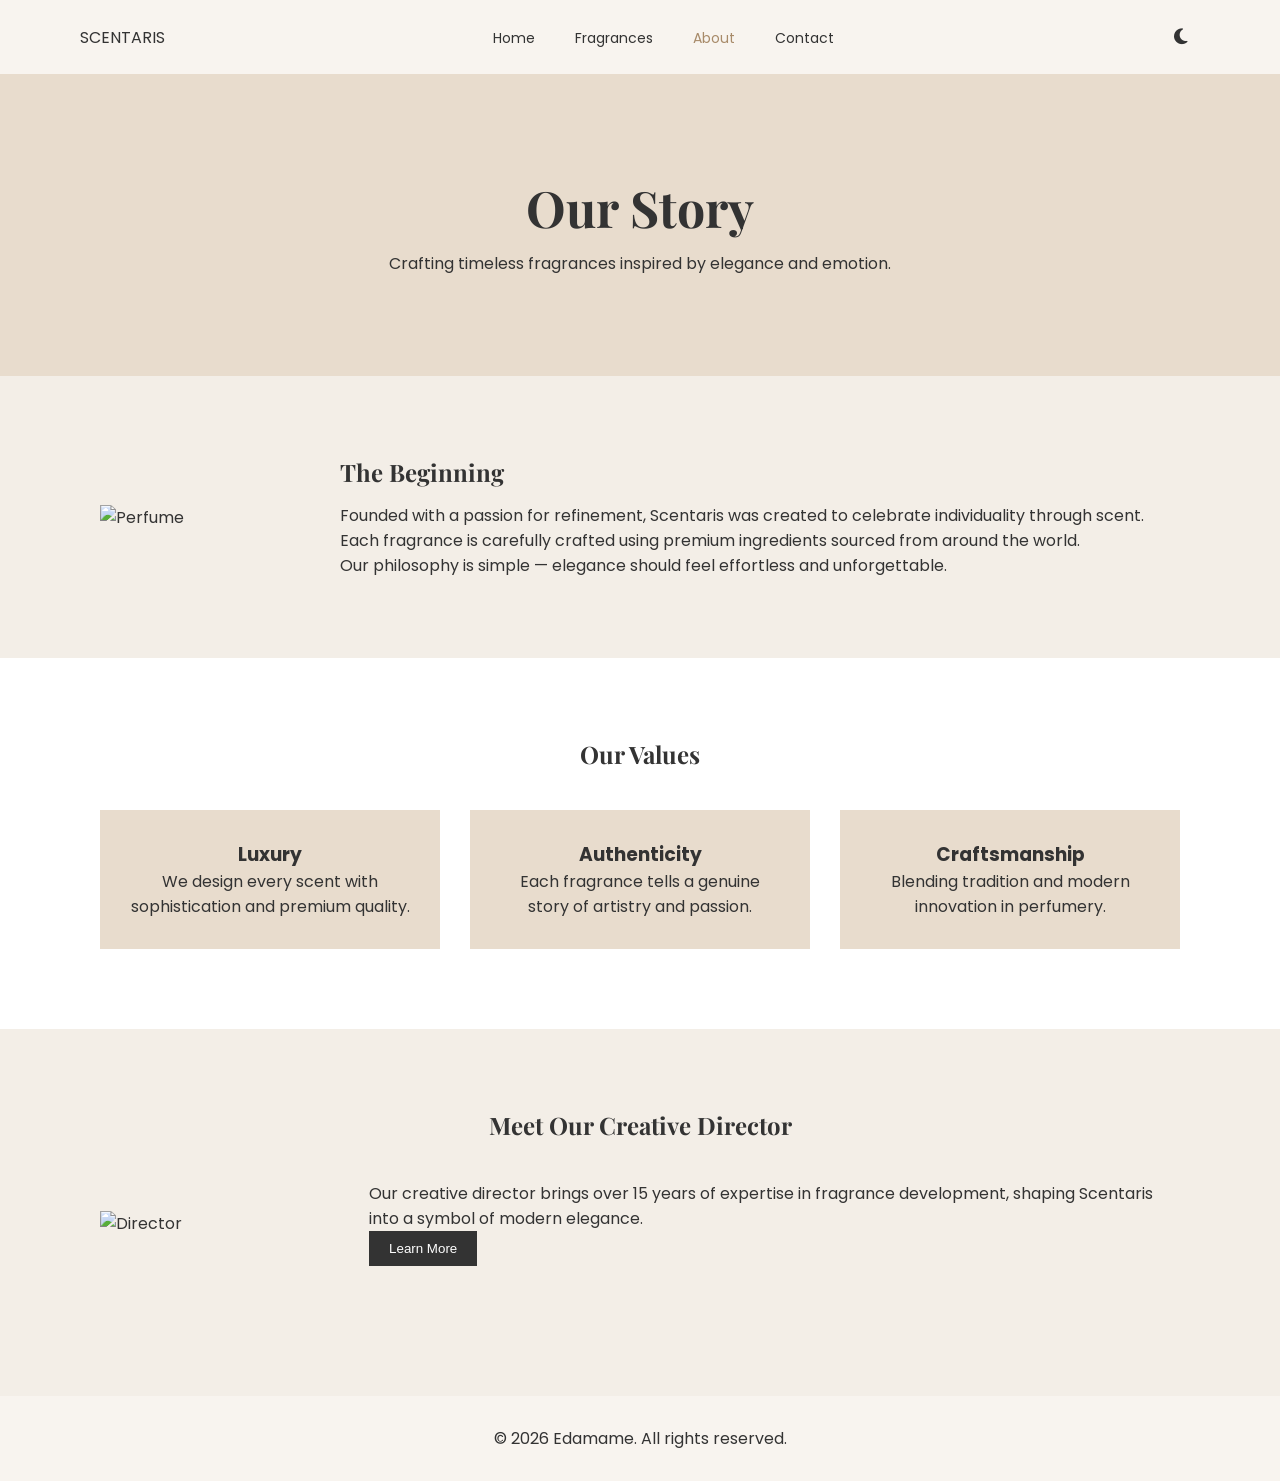
==== html/about.html @ 17b083da "light/dark mode" ====
<!DOCTYPE html>
<html lang="en">
<head>
<meta charset="UTF-8">
<meta name="viewport" content="width=device-width, initial-scale=1.0">
<title>About | Scentaris</title>

<link href="https://fonts.googleapis.com/css2?family=Playfair+Display:wght@400;600&family=Poppins:wght@300;400;500&display=swap" rel="stylesheet">
<link rel="stylesheet" href="../css/about.css">
<link rel="stylesheet" href="../css/darkmode.css">
<link rel="stylesheet" href="https://cdnjs.cloudflare.com/ajax/libs/font-awesome/6.4.0/css/all.min.css">
<script src="../javaScript/about.js"></script>
<script src="../javaScript/darkmode.js"></script>
</head>
<body>

<!-- NAVIGATION -->
<nav>
    <div class="logo">SCENTARIS</div>
    <ul>
        <li><a href="../index.html">Home</a></li>
        <li><a href="services.html">Fragrances</a></li>
        <li><a href="about.html" class="active">About</a></li>
        <li><a href="Contact.html">Contact</a></li>
    </ul>
</nav>

<!-- HERO -->
<section class="about-hero">
    <h1>Our Story</h1>
    <p>Crafting timeless fragrances inspired by elegance and emotion.</p>
</section>

<!-- BRAND STORY -->
<section class="about-section">
    <div class="about-container">
        <img src="https://images.unsplash.com/photo-1590736969955-71cc94901144" alt="Perfume">
        <div>
            <h2>The Beginning</h2>
            <p>
                Founded with a passion for refinement, Scentaris was created to
                celebrate individuality through scent. Each fragrance is carefully
                crafted using premium ingredients sourced from around the world.
            </p>
            <p>
                Our philosophy is simple — elegance should feel effortless and
                unforgettable.
            </p>
        </div>
    </div>
</section>

<!-- VALUES -->
<section class="values">
    <h2>Our Values</h2>
    <div class="value-grid">
        <div class="value-card">
            <h3>Luxury</h3>
            <p>We design every scent with sophistication and premium quality.</p>
        </div>
        <div class="value-card">
            <h3>Authenticity</h3>
            <p>Each fragrance tells a genuine story of artistry and passion.</p>
        </div>
        <div class="value-card">
            <h3>Craftsmanship</h3>
            <p>Blending tradition and modern innovation in perfumery.</p>
        </div>
    </div>
</section>

<!-- TEAM -->
<section class="team">
    <h2>Meet Our Creative Director</h2>
    <div class="team-container">
        <img src="https://images.unsplash.com/photo-1607746882042-944635dfe10e" alt="Director">
        <div>
            <p>
                Our creative director brings over 15 years of expertise in fragrance
                development, shaping Scentaris into a symbol of modern elegance.
            </p>
            <button onclick="showMessage()">Learn More</button>
        </div>
    </div>
</section>

<footer>
    © 2026 Edamame. All rights reserved.
</footer>

<script src="about.js"></script>
</body>
</html>
---- css/about.css ----
*{
    margin:0;
    padding:0;
    box-sizing:border-box;
}

body{
    font-family:'Poppins', sans-serif;
    background:#f3eee7;
    color:#333;
}

/* NAV */
nav{
    display:flex;
    justify-content:space-between;
    align-items:center;
    padding:20px 80px;
    background:#f8f4ef;
}

nav ul{
    list-style:none;
    display:flex;
    gap:40px;
}

nav a{
    text-decoration:none;
    color:#333;
    font-size:14px;
}

nav a.active{
    color:#a88b6a;
}

nav a:hover{
    color:#a88b6a;
}

/* HERO */
.about-hero{
    text-align:center;
    padding:100px 20px;
    background:#e8dccd;
}

.about-hero h1{
    font-family:'Playfair Display', serif;
    font-size:50px;
    margin-bottom:10px;
}

/* SECTIONS */
.about-section{
    padding:80px 100px;
}

.about-container{
    display:flex;
    align-items:center;
    gap:50px;
}

.about-container img{
    width:350px;
}

.about-container h2{
    font-family:'Playfair Display', serif;
    margin-bottom:15px;
}

/* VALUES */
.values{
    padding:80px 100px;
    background:#fff;
    text-align:center;
}

.values h2{
    font-family:'Playfair Display', serif;
    margin-bottom:40px;
}

.value-grid{
    display:grid;
    grid-template-columns:repeat(3,1fr);
    gap:30px;
}

.value-card{
    padding:30px;
    background:#e8dccd;
}

/* TEAM */
.team{
    padding:80px 100px;
}

.team h2{
    font-family:'Playfair Display', serif;
    margin-bottom:40px;
    text-align:center;
}

.team-container{
    display:flex;
    gap:40px;
    align-items:center;
}

.team-container img{
    width:300px;
}

.team button{
    padding:10px 20px;
    border:none;
    background:#333;
    color:white;
    cursor:pointer;
}

.team button:hover{
    background:#a88b6a;
}

/* FOOTER */
footer{
    text-align:center;
    padding:30px;
    background:#f8f4ef;
    margin-top:50px;
}

@media(max-width:900px){
    .about-container,
    .team-container{
        flex-direction:column;
        text-align:center;
    }

    .value-grid{
        grid-template-columns:1fr;
    }
}
---- css/darkmode.css ----
/* Dark Mode Styles */

/* Toggle Button */
.theme-toggle {
    background: none;
    border: none;
    font-size: 18px;
    cursor: pointer;
    padding: 8px 12px;
    display: flex;
    align-items: center;
    justify-content: center;
    transition: all 0.3s ease;
    color: #333;
}

.theme-toggle i {
    transition: transform 0.3s ease;
}

.theme-toggle:hover {
    transform: scale(1.2);
}

.theme-toggle.icon-spin i {
    animation: spin 0.6s ease-in-out;
}

@keyframes spin {
    0% {
        transform: rotateY(0deg);
    }
    50% {
        transform: rotateY(90deg);
    }
    100% {
        transform: rotateY(0deg);
    }
}

body.dark-mode nav .theme-toggle {
    color: #f3eee7;
}

/* Dark Mode - General */
body.dark-mode {
    background: #1a1a1a;
    color: #e0e0e0;
}

/* Navigation */
nav {
    transition: all 0.3s ease;
}

body.dark-mode nav {
    background: #2a2a2a;
    border-bottom: 1px solid #444;
}

body.dark-mode nav a {
    color: #e0e0e0;
}

body.dark-mode nav a:hover,
body.dark-mode nav a.active {
    color: #d4a574;
}

/* Hero Section */
body.dark-mode .hero {
    background: #222;
}

body.dark-mode .hero h1,
body.dark-mode .hero h2 {
    color: #f3eee7;
}

/* Product Cards and Flip Cards */
body.dark-mode .product-card {
    background: #2a2a2a;
}

body.dark-mode .flip-card-front,
body.dark-mode .flip-card-back {
    background: #2a2a2a;
}

body.dark-mode .flip-card-back {
    background: #333;
    color: #e0e0e0;
}

body.dark-mode .flip-card-back p {
    color: #e0e0e0;
}

/* Featured Products Section */
body.dark-mode .featured-products {
    background: #1a1a1a;
}

body.dark-mode .featured-products h2 {
    color: #f3eee7;
}

/* Sections */
body.dark-mode .about-section,
body.dark-mode .services-section,
body.dark-mode .contact-section {
    background: #1a1a1a;
    color: #e0e0e0;
}

body.dark-mode h2,
body.dark-mode h3,
body.dark-mode h1 {
    color: #f3eee7;
}

/* Backgrounds */
body.dark-mode .about-hero,
body.dark-mode .hero {
    background: #222;
}

body.dark-mode .values {
    background: #222;
}

body.dark-mode .value-card {
    background: #2a2a2a;
    border: 1px solid #444;
}

body.dark-mode .team {
    background: #1a1a1a;
}

body.dark-mode .team-card {
    background: #2a2a2a;
    border: 1px solid #444;
}

/* Forms */
body.dark-mode .contact-form,
body.dark-mode form {
    background: #2a2a2a;
}

body.dark-mode input,
body.dark-mode textarea,
body.dark-mode select {
    background: #333;
    color: #e0e0e0;
    border: 1px solid #444;
}

body.dark-mode input::placeholder,
body.dark-mode textarea::placeholder {
    color: #999;
}

body.dark-mode label {
    color: #e0e0e0;
}

/* Buttons */
body.dark-mode button,
body.dark-mode .btn {
    background: #a88b6a;
    color: #1a1a1a;
    transition: all 0.3s ease;
}

body.dark-mode button:hover,
body.dark-mode .btn:hover {
    background: #c9b89a;
}

/* Text and Links */
body.dark-mode a {
    color: #d4a574;
}

body.dark-mode a:hover {
    color: #e0c9a0;
}

/* Specific Pages */

/* Services/Fragrances Page */
body.dark-mode .service-card {
    background: #2a2a2a;
    border: 1px solid #444;
}

body.dark-mode .service-card h3 {
    color: #f3eee7;
}

/* Footer and Other Elements */
body.dark-mode footer {
    background: #2a2a2a;
    color: #e0e0e0;
    border-top: 1px solid #444;
}

/* Intensity Value Display (for own_signature_scent.html) */
body.dark-mode .intensity-display {
    background: #333;
    color: #f3eee7;
    border: 1px solid #555;
}

/* Result Box */
body.dark-mode #resultBox {
    background: #2a2a2a;
    color: #e0e0e0;
    border: 1px solid #444;
}

body.dark-mode #resultSection {
    background: #1a1a1a;
}

/* Smooth Transitions */
* {
    transition: background-color 0.3s ease, color 0.3s ease, border-color 0.3s ease;
}

/* Preserve transition times for interactive elements */
input, textarea, button, a, nav {
    transition: background-color 0.3s ease, color 0.3s ease, border-color 0.3s ease, transform 0.3s ease;
}
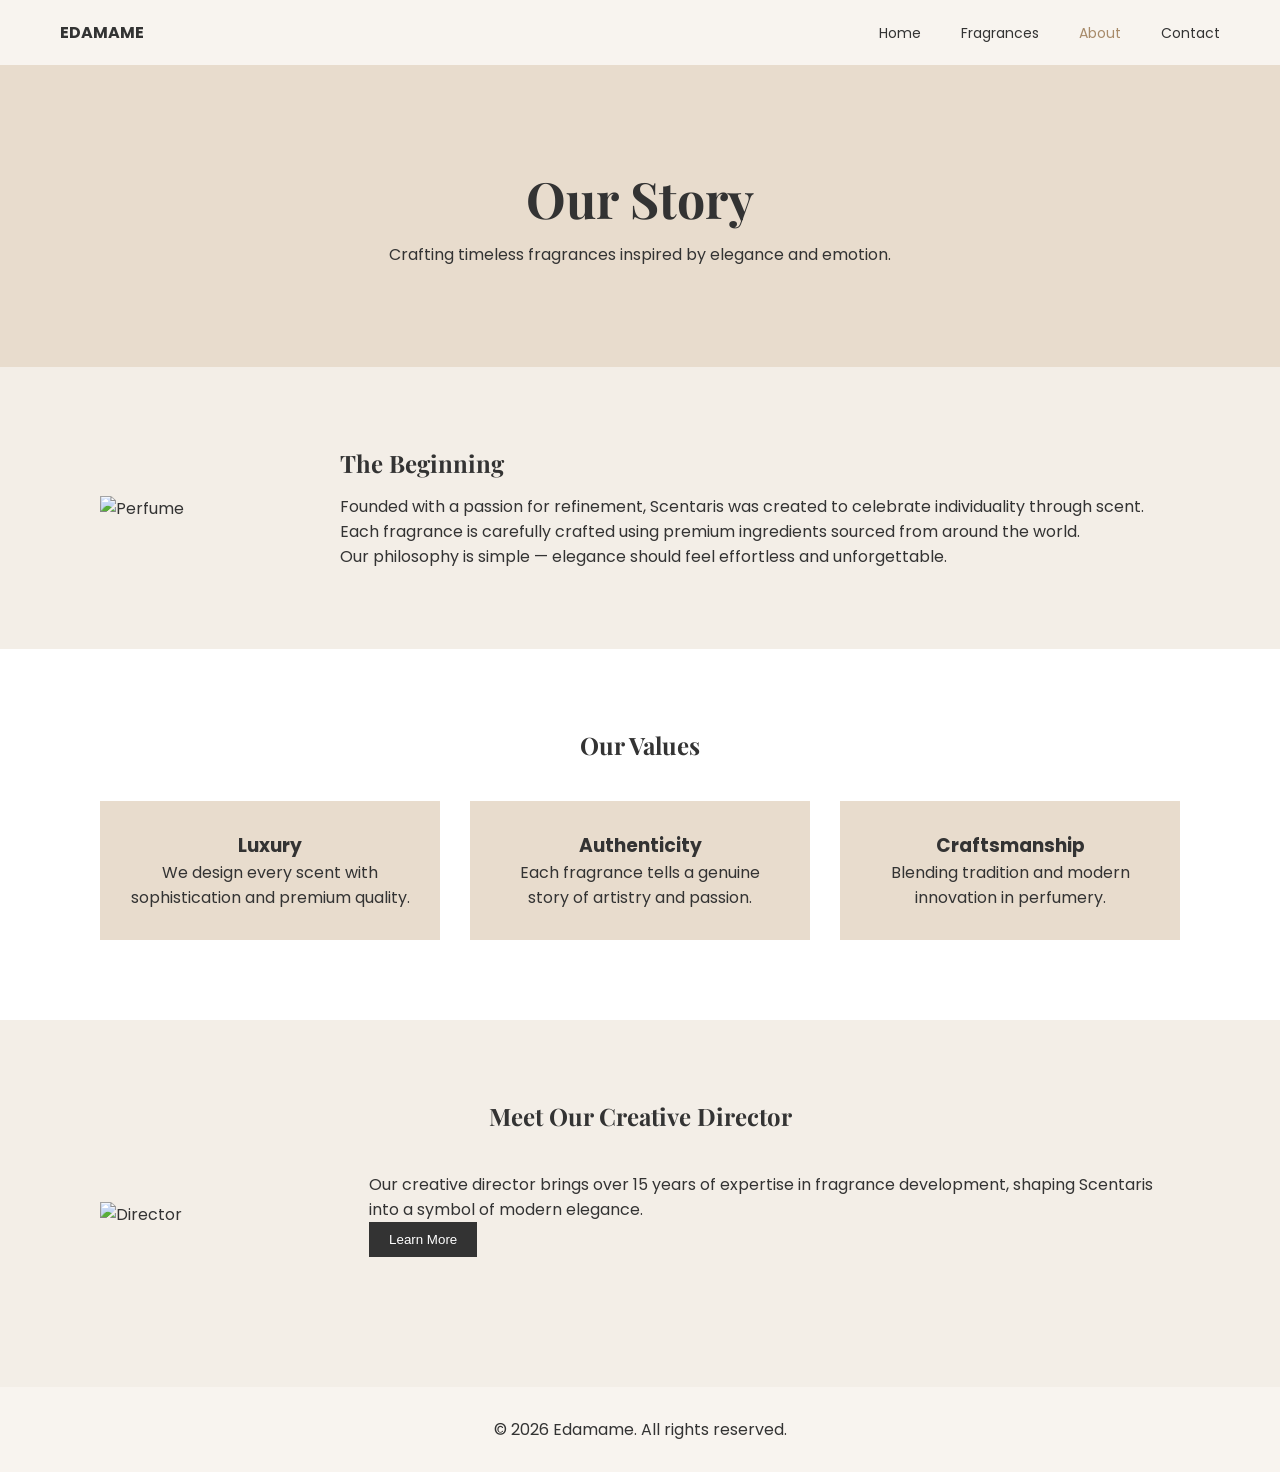
==== commit 6bc97666: "maksdsd" ====
--- a/html/about.html
+++ b/html/about.html
@@ -7,16 +7,13 @@
 
 <link href="https://fonts.googleapis.com/css2?family=Playfair+Display:wght@400;600&family=Poppins:wght@300;400;500&display=swap" rel="stylesheet">
 <link rel="stylesheet" href="../css/about.css">
-<link rel="stylesheet" href="../css/darkmode.css">
-<link rel="stylesheet" href="https://cdnjs.cloudflare.com/ajax/libs/font-awesome/6.4.0/css/all.min.css">
 <script src="../javaScript/about.js"></script>
-<script src="../javaScript/darkmode.js"></script>
 </head>
 <body>
 
 <!-- NAVIGATION -->
 <nav>
-    <div class="logo">SCENTARIS</div>
+    <div class="logo"><strong>EDAMAME</strong></div>
     <ul>
         <li><a href="../index.html">Home</a></li>
         <li><a href="services.html">Fragrances</a></li>
--- a/css/about.css
+++ b/css/about.css
@@ -15,7 +15,7 @@
     display:flex;
     justify-content:space-between;
     align-items:center;
-    padding:20px 80px;
+    padding:20px 60px;
     background:#f8f4ef;
 }
 
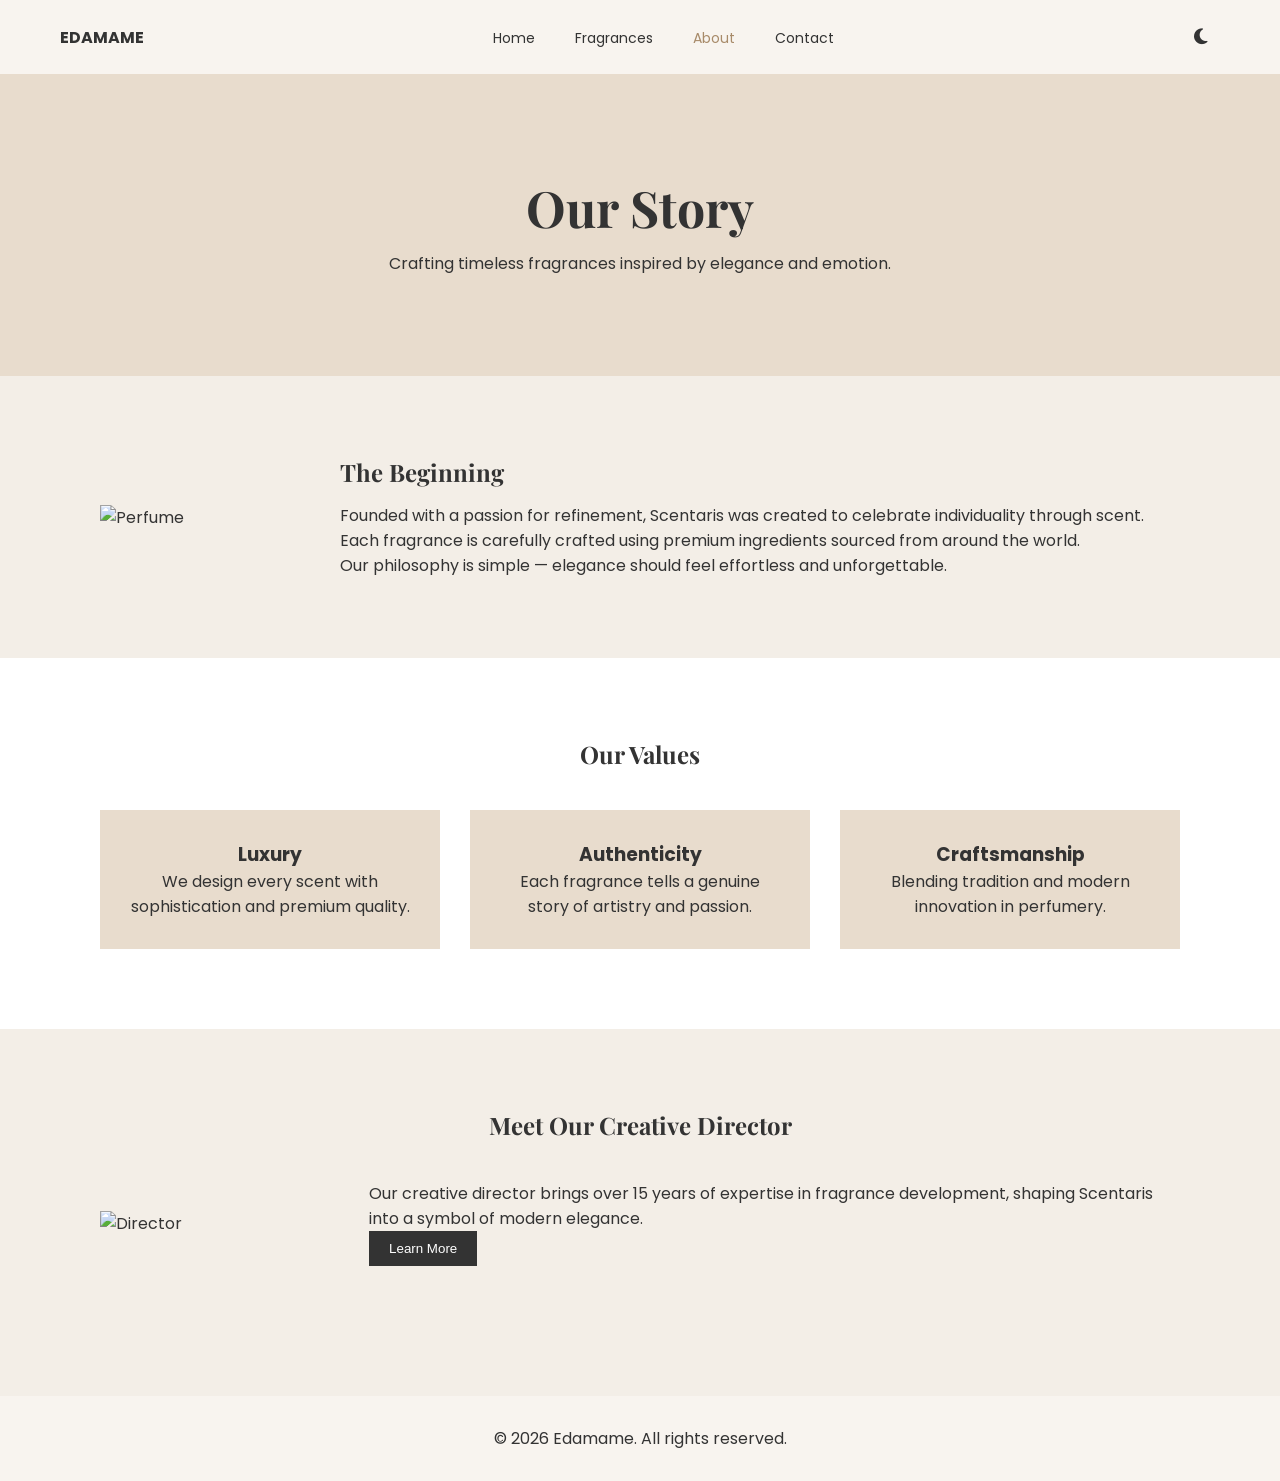
==== commit 838b2e18: "Merge branch 'main' of https://github.com/lwinDoubleOmega/WhateverWebDev" ====
--- a/html/about.html
+++ b/html/about.html
@@ -7,7 +7,10 @@
 
 <link href="https://fonts.googleapis.com/css2?family=Playfair+Display:wght@400;600&family=Poppins:wght@300;400;500&display=swap" rel="stylesheet">
 <link rel="stylesheet" href="../css/about.css">
+<link rel="stylesheet" href="../css/darkmode.css">
+<link rel="stylesheet" href="https://cdnjs.cloudflare.com/ajax/libs/font-awesome/6.4.0/css/all.min.css">
 <script src="../javaScript/about.js"></script>
+<script src="../javaScript/darkmode.js"></script>
 </head>
 <body>
 
--- a/css/darkmode.css
+++ b/css/darkmode.css
@@ -0,0 +1,236 @@
+/* Dark Mode Styles */
+
+/* Toggle Button */
+.theme-toggle {
+    background: none;
+    border: none;
+    font-size: 18px;
+    cursor: pointer;
+    padding: 8px 12px;
+    display: flex;
+    align-items: center;
+    justify-content: center;
+    transition: all 0.3s ease;
+    color: #333;
+}
+
+.theme-toggle i {
+    transition: transform 0.3s ease;
+}
+
+.theme-toggle:hover {
+    transform: scale(1.2);
+}
+
+.theme-toggle.icon-spin i {
+    animation: spin 0.6s ease-in-out;
+}
+
+@keyframes spin {
+    0% {
+        transform: rotateY(0deg);
+    }
+    50% {
+        transform: rotateY(90deg);
+    }
+    100% {
+        transform: rotateY(0deg);
+    }
+}
+
+body.dark-mode nav .theme-toggle {
+    color: #f3eee7;
+}
+
+/* Dark Mode - General */
+body.dark-mode {
+    background: #1a1a1a;
+    color: #e0e0e0;
+}
+
+/* Navigation */
+nav {
+    transition: all 0.3s ease;
+}
+
+body.dark-mode nav {
+    background: #2a2a2a;
+    border-bottom: 1px solid #444;
+}
+
+body.dark-mode nav a {
+    color: #e0e0e0;
+}
+
+body.dark-mode nav a:hover,
+body.dark-mode nav a.active {
+    color: #d4a574;
+}
+
+/* Hero Section */
+body.dark-mode .hero {
+    background: #222;
+}
+
+body.dark-mode .hero h1,
+body.dark-mode .hero h2 {
+    color: #f3eee7;
+}
+
+/* Product Cards and Flip Cards */
+body.dark-mode .product-card {
+    background: #2a2a2a;
+}
+
+body.dark-mode .flip-card-front,
+body.dark-mode .flip-card-back {
+    background: #2a2a2a;
+}
+
+body.dark-mode .flip-card-back {
+    background: #333;
+    color: #e0e0e0;
+}
+
+body.dark-mode .flip-card-back p {
+    color: #e0e0e0;
+}
+
+/* Featured Products Section */
+body.dark-mode .featured-products {
+    background: #1a1a1a;
+}
+
+body.dark-mode .featured-products h2 {
+    color: #f3eee7;
+}
+
+/* Sections */
+body.dark-mode .about-section,
+body.dark-mode .services-section,
+body.dark-mode .contact-section {
+    background: #1a1a1a;
+    color: #e0e0e0;
+}
+
+body.dark-mode h2,
+body.dark-mode h3,
+body.dark-mode h1 {
+    color: #f3eee7;
+}
+
+/* Backgrounds */
+body.dark-mode .about-hero,
+body.dark-mode .hero {
+    background: #222;
+}
+
+body.dark-mode .values {
+    background: #222;
+}
+
+body.dark-mode .value-card {
+    background: #2a2a2a;
+    border: 1px solid #444;
+}
+
+body.dark-mode .team {
+    background: #1a1a1a;
+}
+
+body.dark-mode .team-card {
+    background: #2a2a2a;
+    border: 1px solid #444;
+}
+
+/* Forms */
+body.dark-mode .contact-form,
+body.dark-mode form {
+    background: #2a2a2a;
+}
+
+body.dark-mode input,
+body.dark-mode textarea,
+body.dark-mode select {
+    background: #333;
+    color: #e0e0e0;
+    border: 1px solid #444;
+}
+
+body.dark-mode input::placeholder,
+body.dark-mode textarea::placeholder {
+    color: #999;
+}
+
+body.dark-mode label {
+    color: #e0e0e0;
+}
+
+/* Buttons */
+body.dark-mode button,
+body.dark-mode .btn {
+    background: #a88b6a;
+    color: #1a1a1a;
+    transition: all 0.3s ease;
+}
+
+body.dark-mode button:hover,
+body.dark-mode .btn:hover {
+    background: #c9b89a;
+}
+
+/* Text and Links */
+body.dark-mode a {
+    color: #d4a574;
+}
+
+body.dark-mode a:hover {
+    color: #e0c9a0;
+}
+
+/* Specific Pages */
+
+/* Services/Fragrances Page */
+body.dark-mode .service-card {
+    background: #2a2a2a;
+    border: 1px solid #444;
+}
+
+body.dark-mode .service-card h3 {
+    color: #f3eee7;
+}
+
+/* Footer and Other Elements */
+body.dark-mode footer {
+    background: #2a2a2a;
+    color: #e0e0e0;
+    border-top: 1px solid #444;
+}
+
+/* Intensity Value Display (for own_signature_scent.html) */
+body.dark-mode .intensity-display {
+    background: #333;
+    color: #f3eee7;
+    border: 1px solid #555;
+}
+
+/* Result Box */
+body.dark-mode #resultBox {
+    background: #2a2a2a;
+    color: #e0e0e0;
+    border: 1px solid #444;
+}
+
+body.dark-mode #resultSection {
+    background: #1a1a1a;
+}
+
+/* Smooth Transitions */
+* {
+    transition: background-color 0.3s ease, color 0.3s ease, border-color 0.3s ease;
+}
+
+/* Preserve transition times for interactive elements */
+input, textarea, button, a, nav {
+    transition: background-color 0.3s ease, color 0.3s ease, border-color 0.3s ease, transform 0.3s ease;
+}
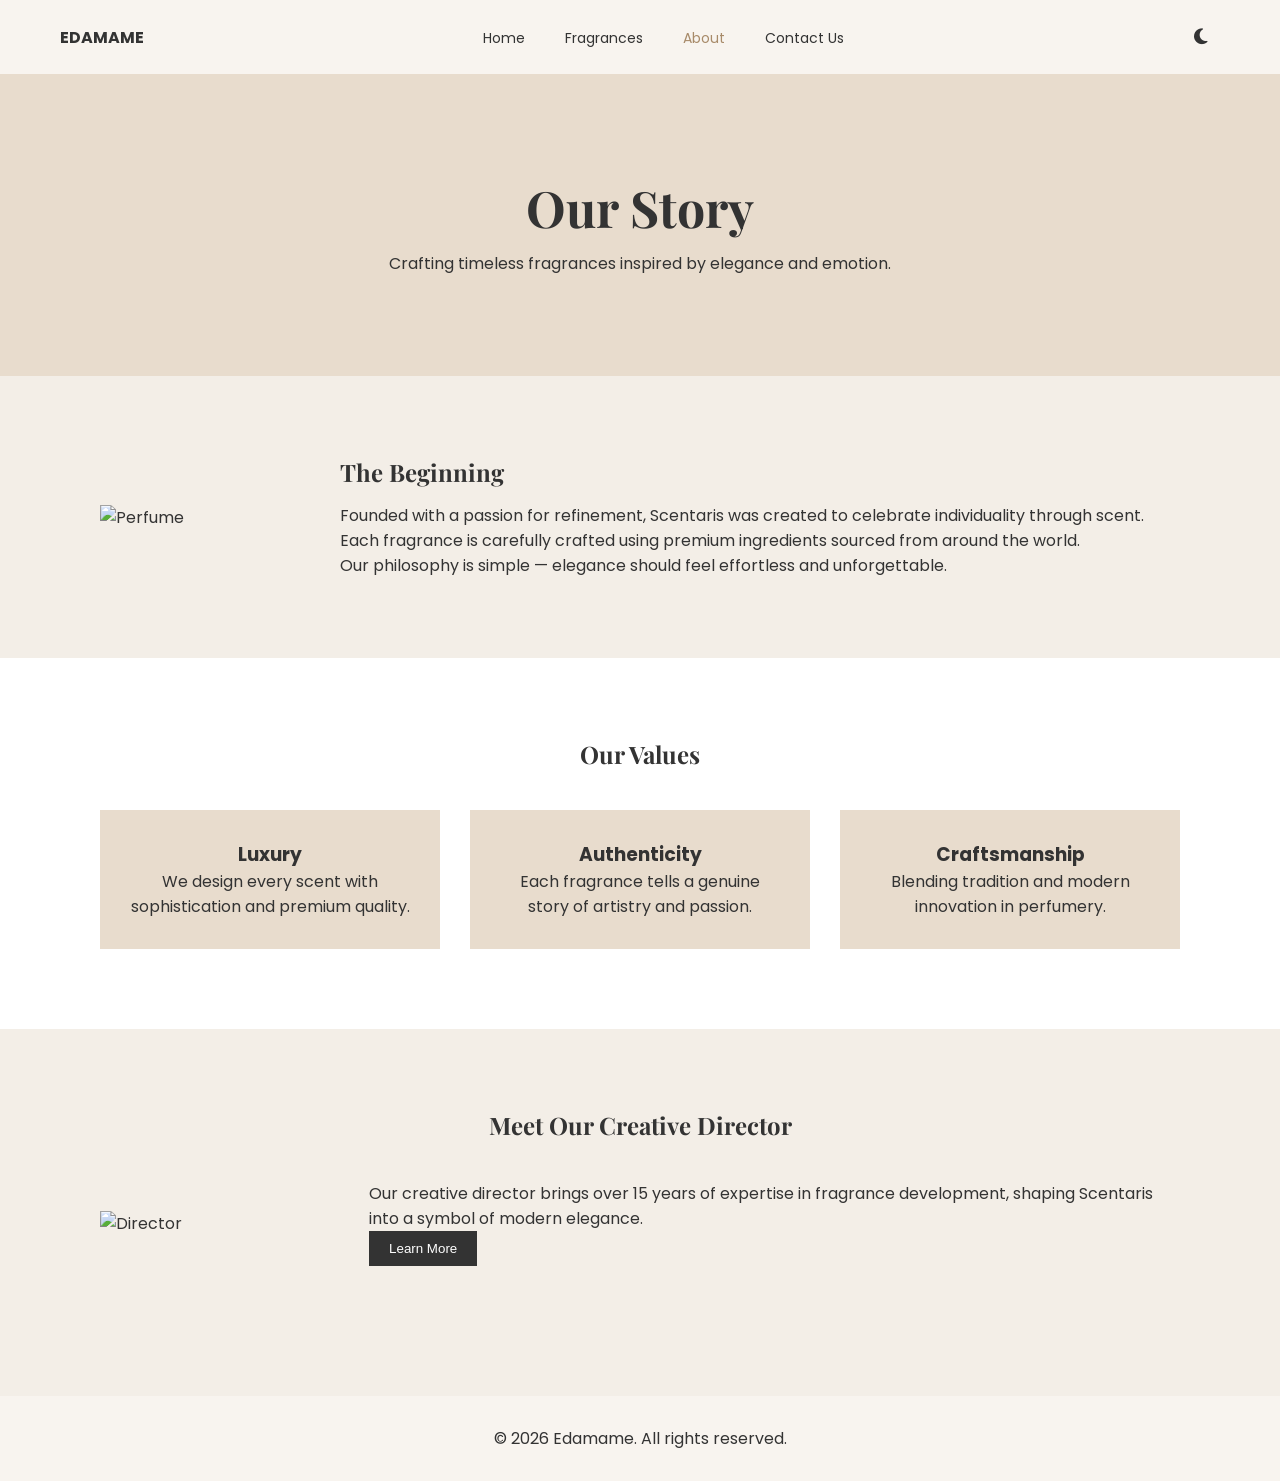
==== commit 9fbcfb36: "minor fix" ====
--- a/html/about.html
+++ b/html/about.html
@@ -21,7 +21,7 @@
         <li><a href="../index.html">Home</a></li>
         <li><a href="services.html">Fragrances</a></li>
         <li><a href="about.html" class="active">About</a></li>
-        <li><a href="Contact.html">Contact</a></li>
+        <li><a href="Contact.html">Contact Us</a></li>
     </ul>
 </nav>
 
--- a/css/darkmode.css
+++ b/css/darkmode.css
@@ -2,16 +2,17 @@
 
 /* Toggle Button */
 .theme-toggle {
-    background: none;
-    border: none;
+    background: none !important;
+    border: none !important;
     font-size: 18px;
     cursor: pointer;
-    padding: 8px 12px;
+    padding: 8px 12px !important;
     display: flex;
     align-items: center;
     justify-content: center;
     transition: all 0.3s ease;
     color: #333;
+    width: auto !important;
 }
 
 .theme-toggle i {
@@ -28,13 +29,10 @@
 
 @keyframes spin {
     0% {
-        transform: rotateY(0deg);
-    }
-    50% {
-        transform: rotateY(90deg);
+        transform: rotateZ(0deg);
     }
     100% {
-        transform: rotateY(0deg);
+        transform: rotateZ(360deg);
     }
 }
 
@@ -115,7 +113,8 @@
 
 body.dark-mode h2,
 body.dark-mode h3,
-body.dark-mode h1 {
+body.dark-mode h1,
+body.dark-mode .builder h1 {
     color: #f3eee7;
 }
 
@@ -145,7 +144,8 @@
 
 /* Forms */
 body.dark-mode .contact-form,
-body.dark-mode form {
+body.dark-mode form,
+body.dark-mode .builder {
     background: #2a2a2a;
 }
 
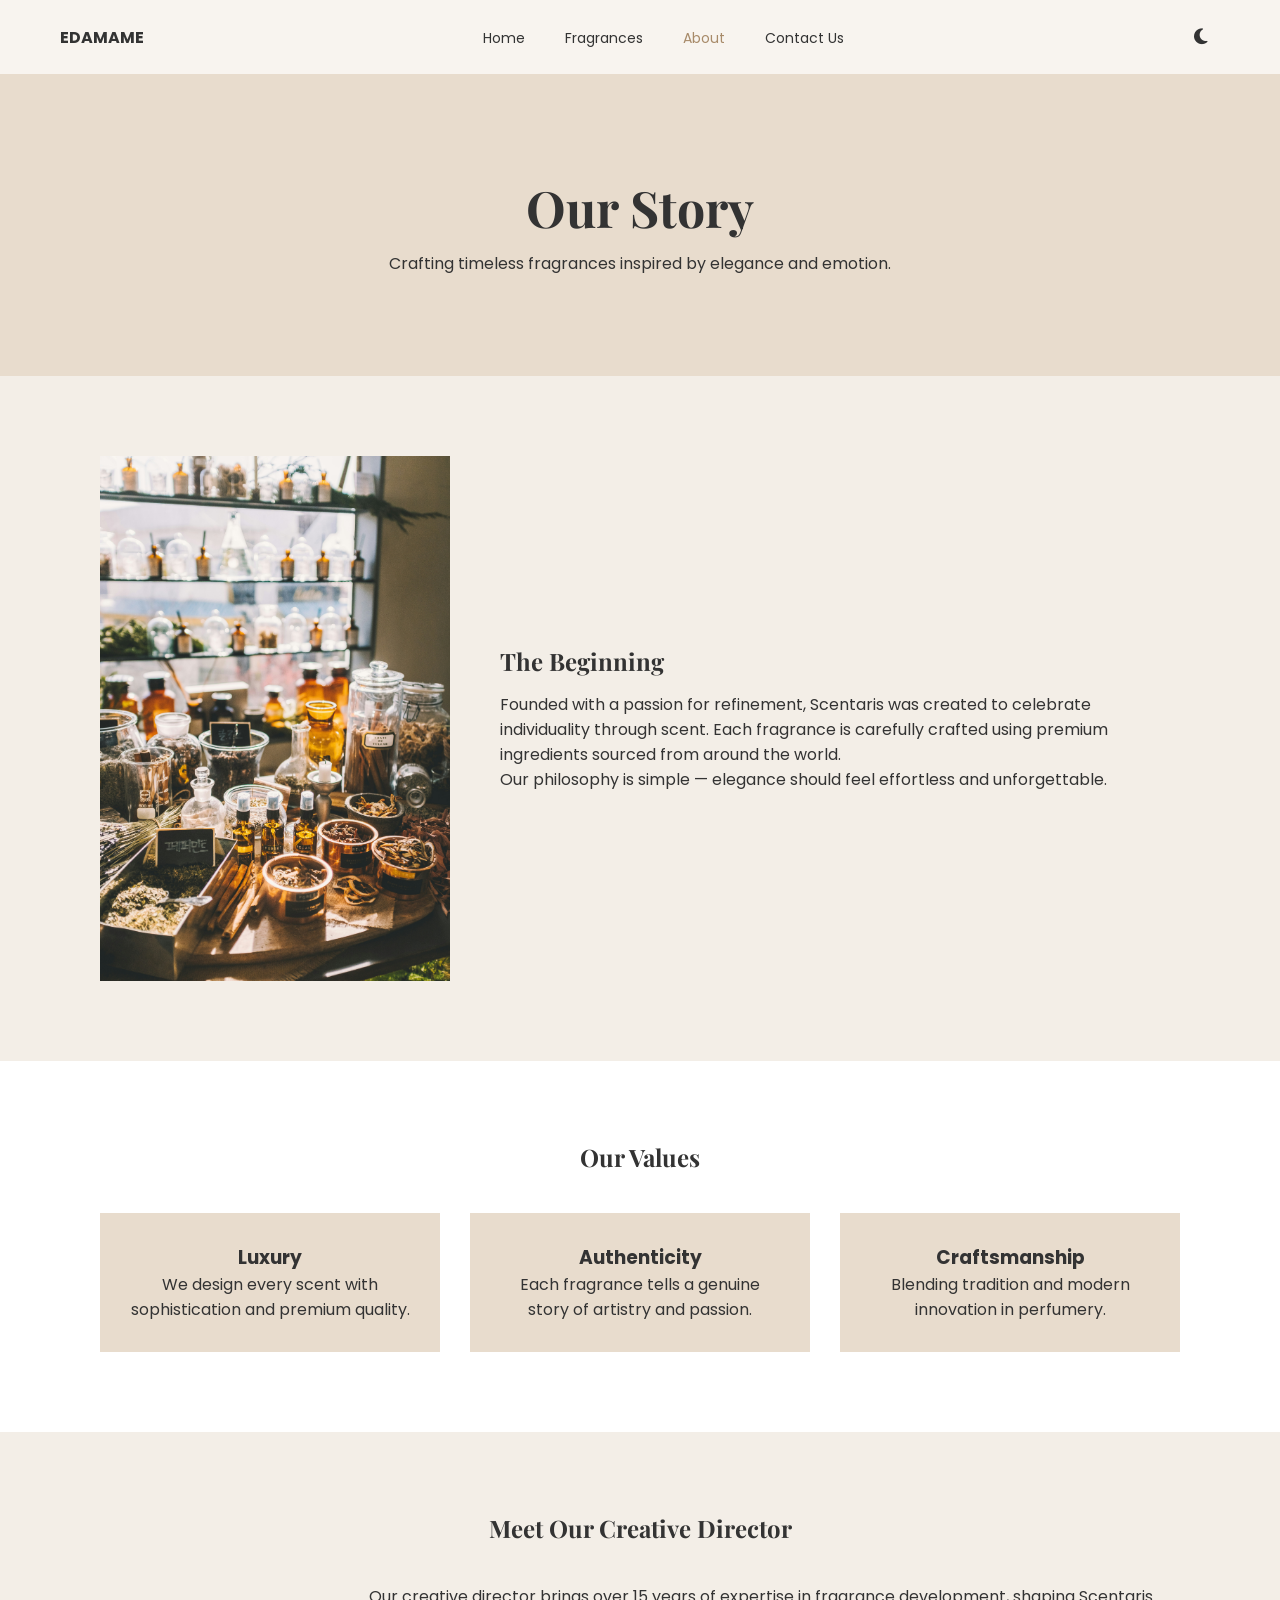
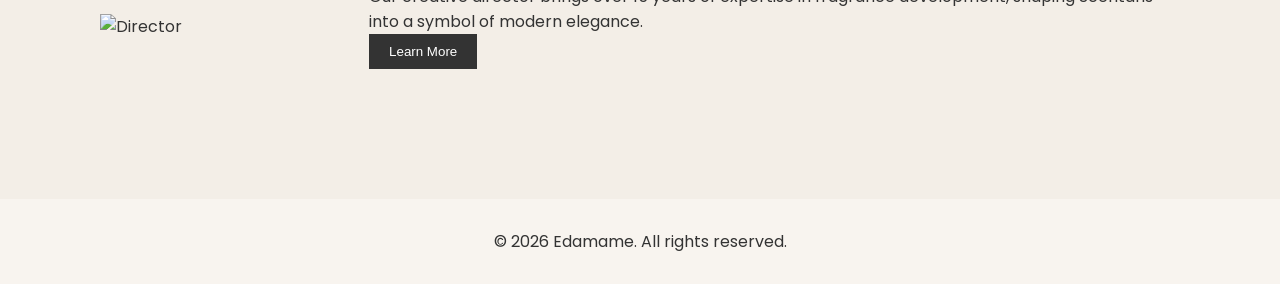
==== commit dc0eacbf: "no message" ====
--- a/html/about.html
+++ b/html/about.html
@@ -34,7 +34,7 @@
 <!-- BRAND STORY -->
 <section class="about-section">
     <div class="about-container">
-        <img src="https://images.unsplash.com/photo-1590736969955-71cc94901144" alt="Perfume">
+        <img src="../images/bundo-kim-ur2zmbseUIA-unsplash.jpg" alt="Perfume">
         <div>
             <h2>The Beginning</h2>
             <p>
--- a/css/darkmode.css
+++ b/css/darkmode.css
@@ -112,12 +112,15 @@
 }
 
 body.dark-mode h2,
-body.dark-mode h3,
 body.dark-mode h1,
 body.dark-mode .builder h1 {
     color: #f3eee7;
 }
 
+body.dark-mode .highlight-box h3,
+body.dark-mode .highlight-box p {
+    color: #000;
+    }
 /* Backgrounds */
 body.dark-mode .about-hero,
 body.dark-mode .hero {
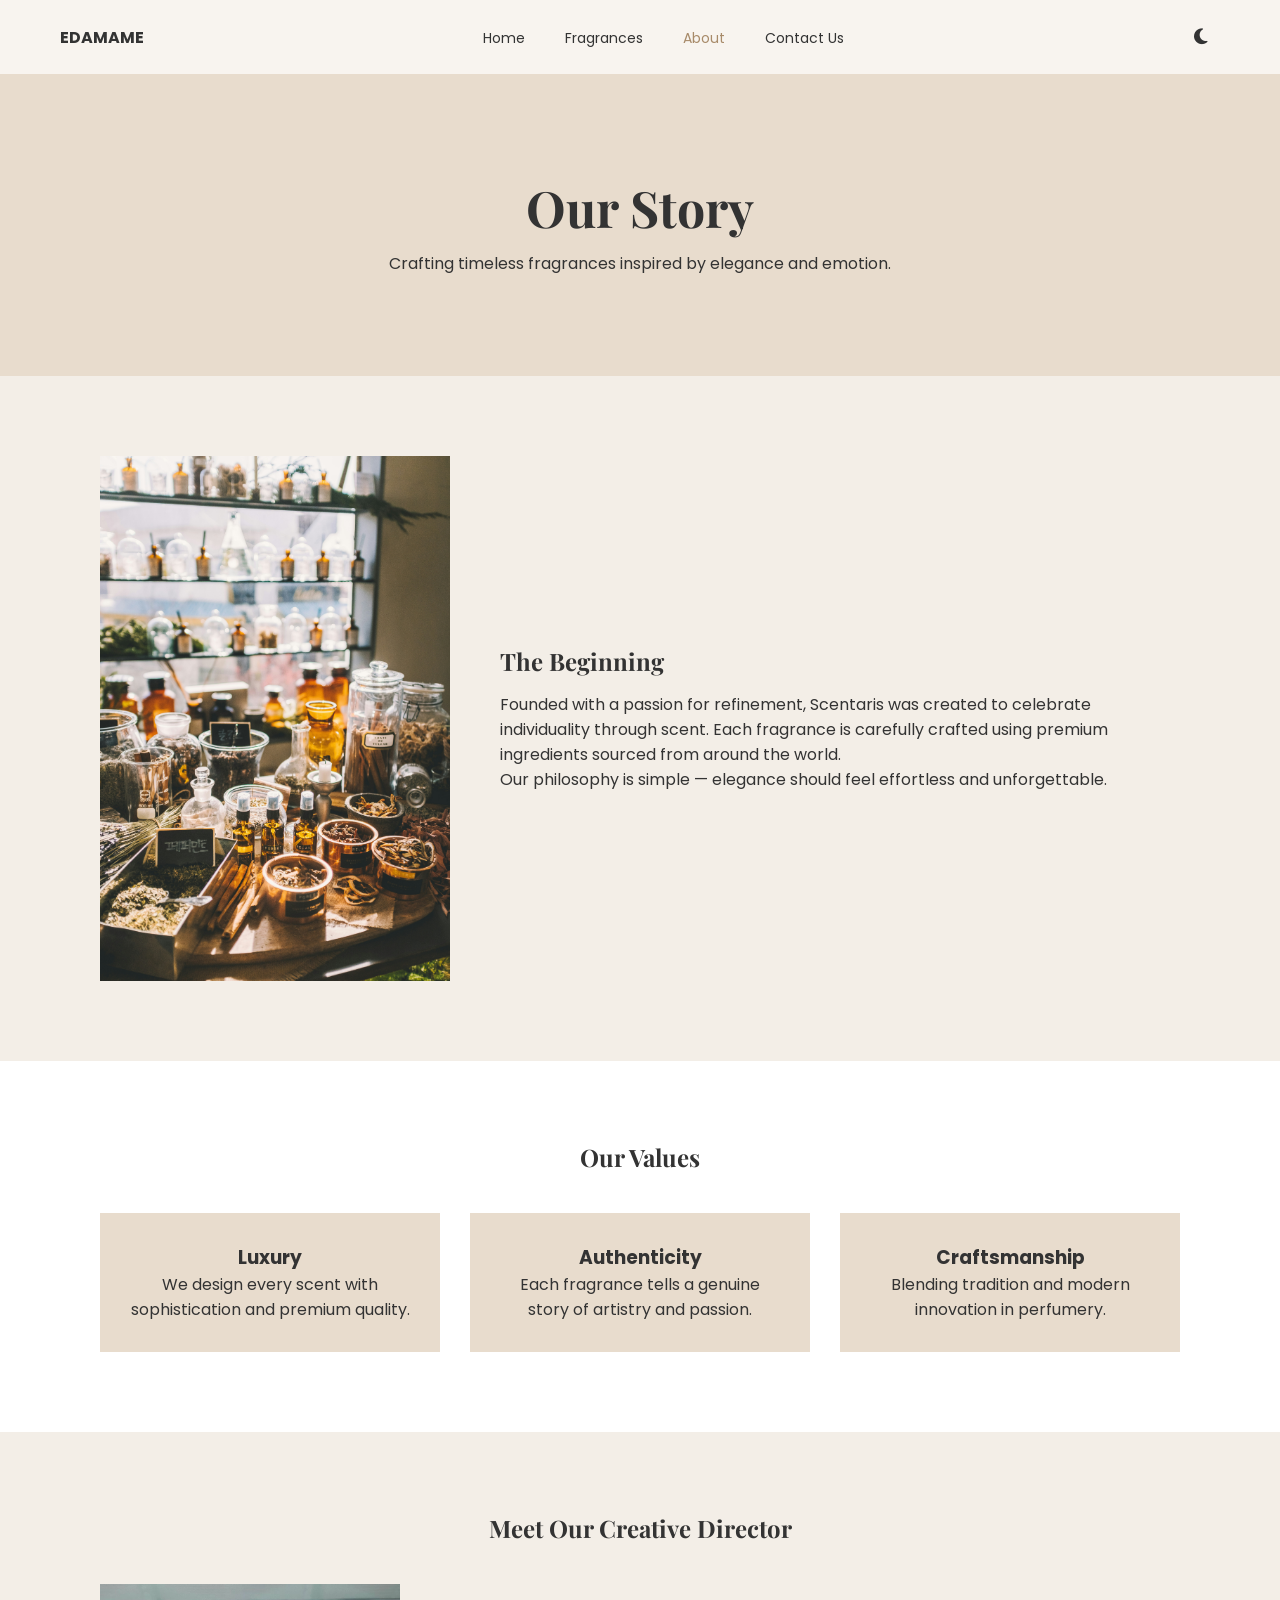
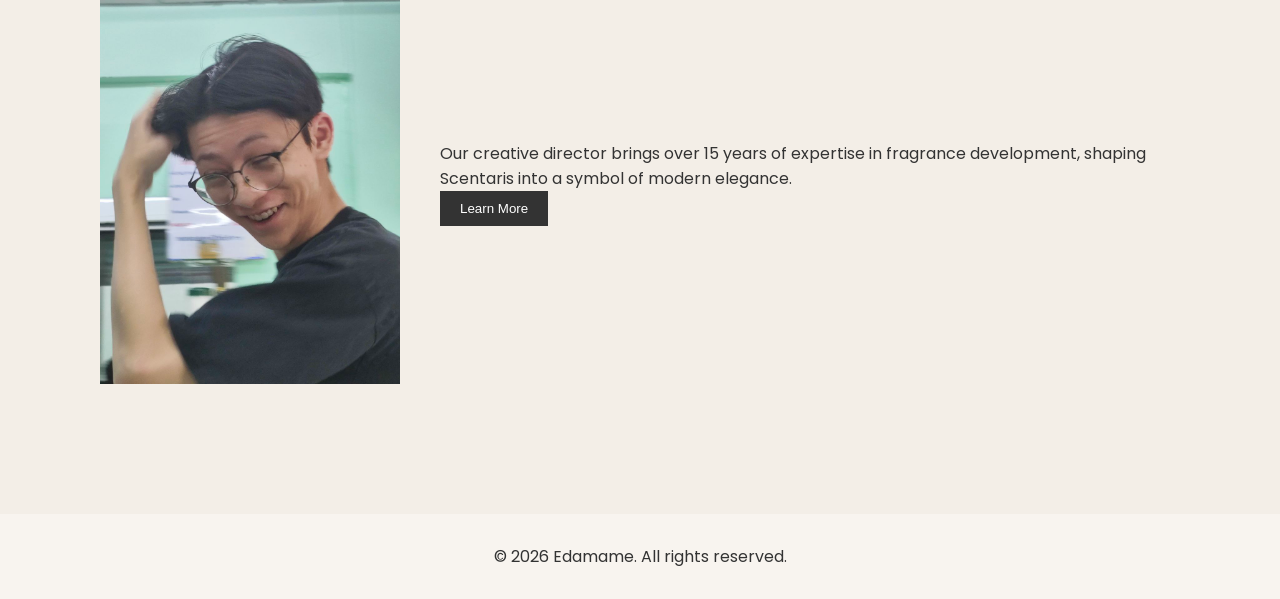
==== commit 325cf5f4: "hfrhufhuw" ====
--- a/html/about.html
+++ b/html/about.html
@@ -73,7 +73,7 @@
 <section class="team">
     <h2>Meet Our Creative Director</h2>
     <div class="team-container">
-        <img src="https://images.unsplash.com/photo-1607746882042-944635dfe10e" alt="Director">
+        <img src="../images/wathan.jpg" alt="Director">
         <div>
             <p>
                 Our creative director brings over 15 years of expertise in fragrance
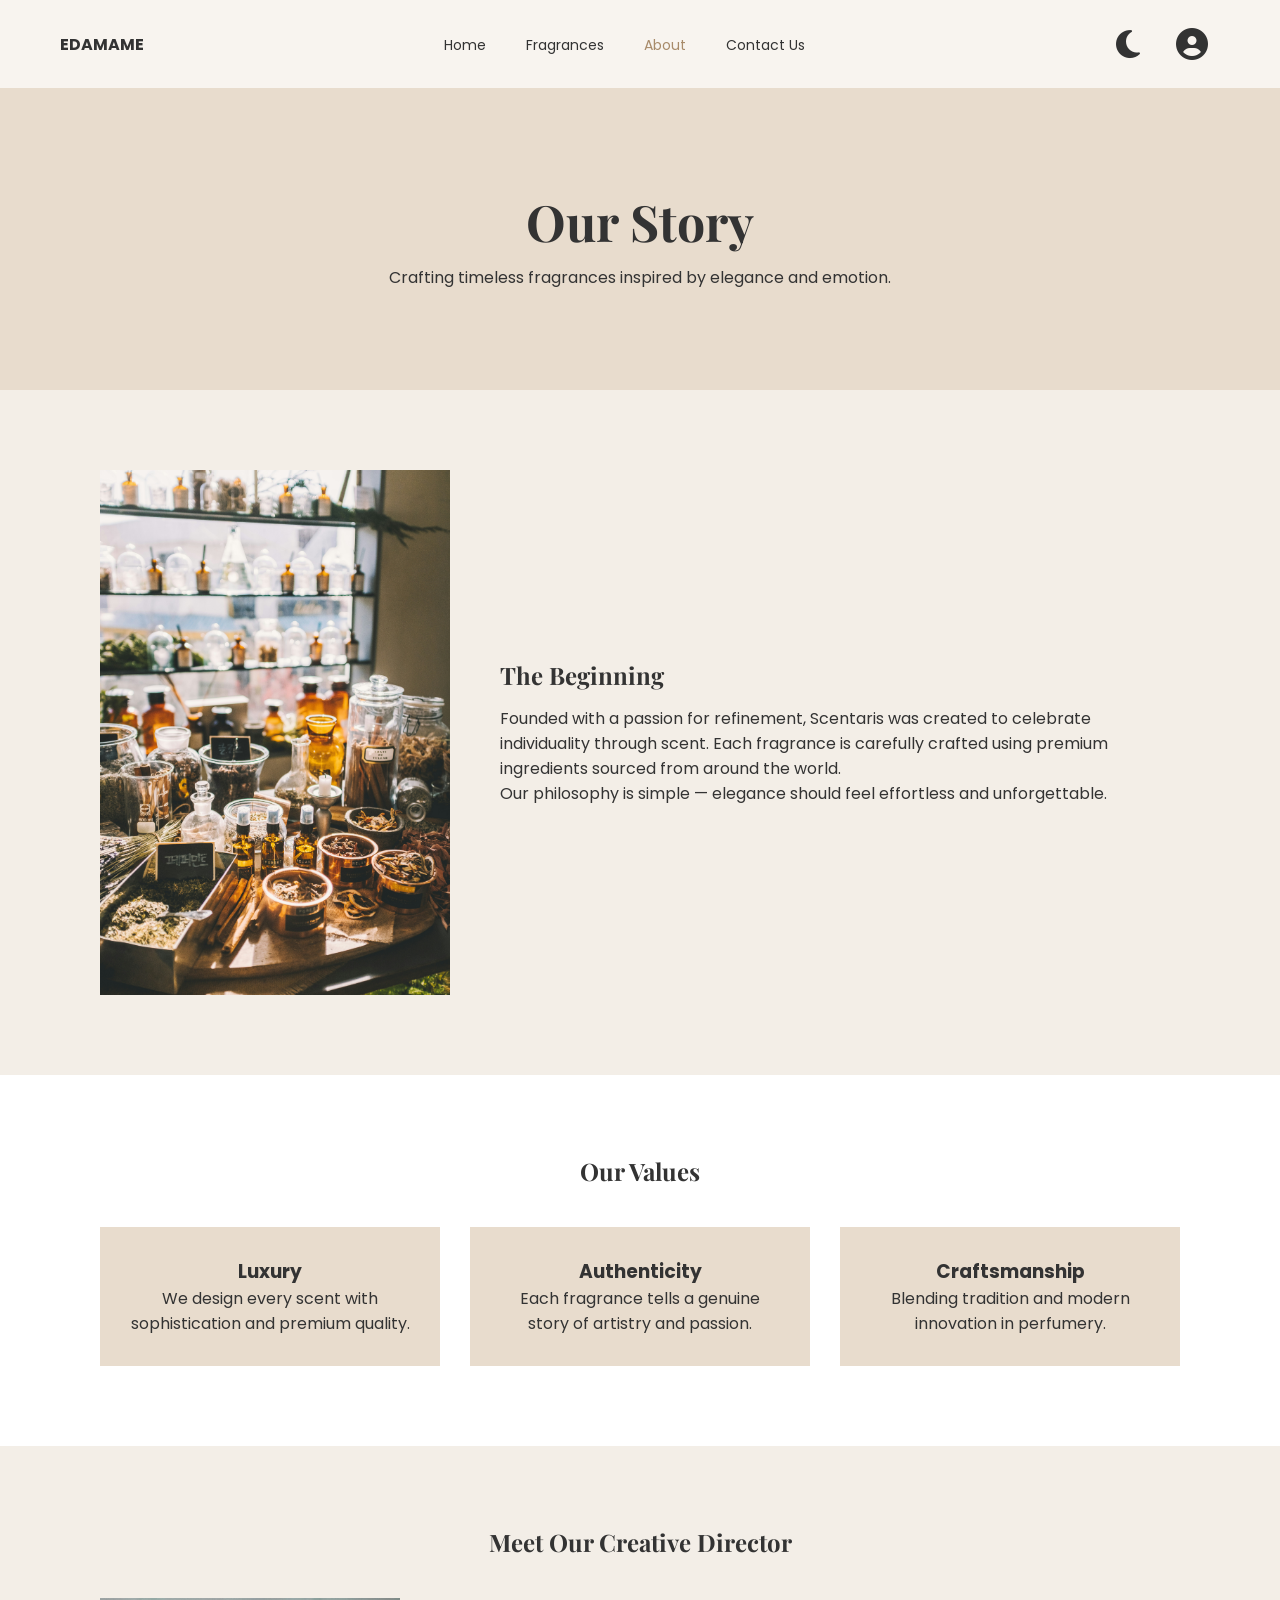
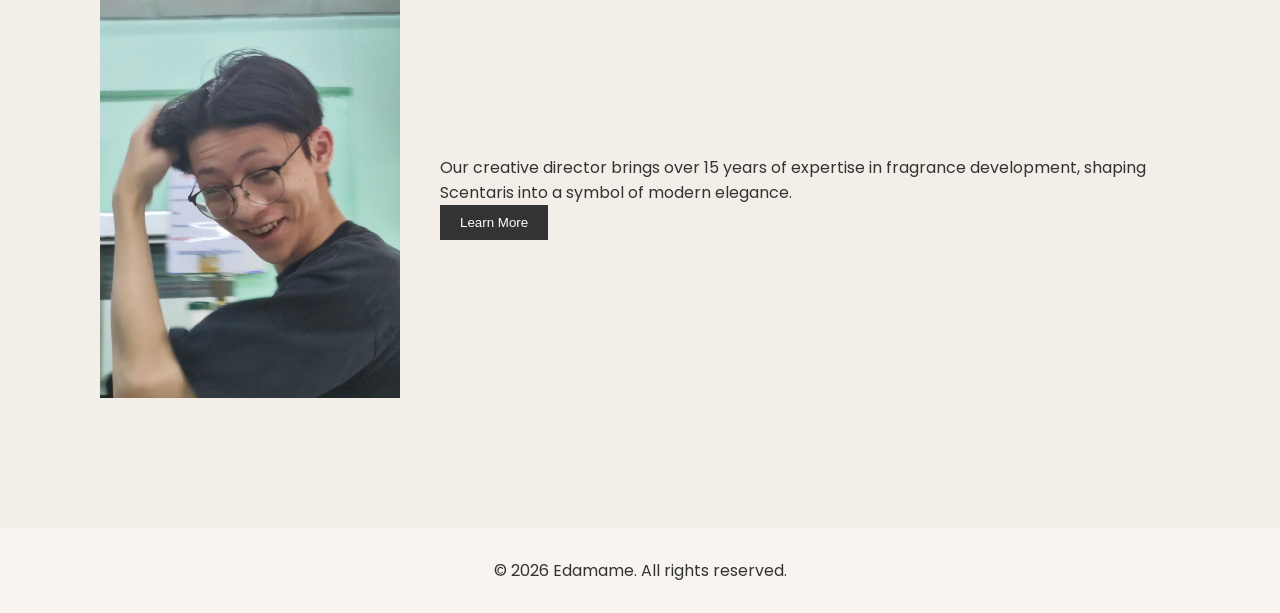
==== commit de810b1e: "user_auth" ====
--- a/html/about.html
+++ b/html/about.html
@@ -1,93 +1,105 @@
 <!DOCTYPE html>
 <html lang="en">
+
 <head>
-<meta charset="UTF-8">
-<meta name="viewport" content="width=device-width, initial-scale=1.0">
-<title>About | Scentaris</title>
+    <meta charset="UTF-8">
+    <meta name="viewport" content="width=device-width, initial-scale=1.0">
+    <title>About | Scentaris</title>
 
-<link href="https://fonts.googleapis.com/css2?family=Playfair+Display:wght@400;600&family=Poppins:wght@300;400;500&display=swap" rel="stylesheet">
-<link rel="stylesheet" href="../css/about.css">
-<link rel="stylesheet" href="../css/darkmode.css">
-<link rel="stylesheet" href="https://cdnjs.cloudflare.com/ajax/libs/font-awesome/6.4.0/css/all.min.css">
-<script src="../javaScript/about.js"></script>
-<script src="../javaScript/darkmode.js"></script>
+    <link
+        href="https://fonts.googleapis.com/css2?family=Playfair+Display:wght@400;600&family=Poppins:wght@300;400;500&display=swap"
+        rel="stylesheet">
+    <link rel="stylesheet" href="../css/about.css">
+    <link rel="stylesheet" href="../css/darkmode.css">
+    <link rel="stylesheet" href="https://cdnjs.cloudflare.com/ajax/libs/font-awesome/6.4.0/css/all.min.css">
+    <script src="../javaScript/about.js"></script>
+    <script src="../javaScript/darkmode.js"></script>
 </head>
+
 <body>
 
-<!-- NAVIGATION -->
-<nav>
-    <div class="logo"><strong>EDAMAME</strong></div>
-    <ul>
-        <li><a href="../index.html">Home</a></li>
-        <li><a href="services.html">Fragrances</a></li>
-        <li><a href="about.html" class="active">About</a></li>
-        <li><a href="Contact.html">Contact Us</a></li>
-    </ul>
-</nav>
+    <!-- NAVIGATION -->
+    <nav>
+        <div class="logo"><strong>EDAMAME</strong></div>
+        <ul>
+            <li><a href="../index.html">Home</a></li>
+            <li><a href="services.html">Fragrances</a></li>
+            <li><a href="about.html" class="active">About</a></li>
+            <li><a href="Contact.html">Contact Us</a></li>
+        </ul>
+        <div class="nav-icons">
+            <button class="theme-toggle" onclick="toggleTheme()" aria-label="Toggle dark mode"><i
+                    class="fas fa-moon"></i></button>
+            <a href="profile.php">
+                <div class="profile-icon" aria-label="Profile"><i class="fas fa-circle-user"></i></div>
+            </a>
+        </div>
+    </nav>
 
-<!-- HERO -->
-<section class="about-hero">
-    <h1>Our Story</h1>
-    <p>Crafting timeless fragrances inspired by elegance and emotion.</p>
-</section>
+    <!-- HERO -->
+    <section class="about-hero">
+        <h1>Our Story</h1>
+        <p>Crafting timeless fragrances inspired by elegance and emotion.</p>
+    </section>
 
-<!-- BRAND STORY -->
-<section class="about-section">
-    <div class="about-container">
-        <img src="../images/bundo-kim-ur2zmbseUIA-unsplash.jpg" alt="Perfume">
-        <div>
-            <h2>The Beginning</h2>
-            <p>
-                Founded with a passion for refinement, Scentaris was created to
-                celebrate individuality through scent. Each fragrance is carefully
-                crafted using premium ingredients sourced from around the world.
-            </p>
-            <p>
-                Our philosophy is simple — elegance should feel effortless and
-                unforgettable.
-            </p>
+    <!-- BRAND STORY -->
+    <section class="about-section">
+        <div class="about-container">
+            <img src="../images/bundo-kim-ur2zmbseUIA-unsplash.jpg" alt="Perfume">
+            <div>
+                <h2>The Beginning</h2>
+                <p>
+                    Founded with a passion for refinement, Scentaris was created to
+                    celebrate individuality through scent. Each fragrance is carefully
+                    crafted using premium ingredients sourced from around the world.
+                </p>
+                <p>
+                    Our philosophy is simple — elegance should feel effortless and
+                    unforgettable.
+                </p>
+            </div>
         </div>
-    </div>
-</section>
+    </section>
 
-<!-- VALUES -->
-<section class="values">
-    <h2>Our Values</h2>
-    <div class="value-grid">
-        <div class="value-card">
-            <h3>Luxury</h3>
-            <p>We design every scent with sophistication and premium quality.</p>
+    <!-- VALUES -->
+    <section class="values">
+        <h2>Our Values</h2>
+        <div class="value-grid">
+            <div class="value-card">
+                <h3>Luxury</h3>
+                <p>We design every scent with sophistication and premium quality.</p>
+            </div>
+            <div class="value-card">
+                <h3>Authenticity</h3>
+                <p>Each fragrance tells a genuine story of artistry and passion.</p>
+            </div>
+            <div class="value-card">
+                <h3>Craftsmanship</h3>
+                <p>Blending tradition and modern innovation in perfumery.</p>
+            </div>
         </div>
-        <div class="value-card">
-            <h3>Authenticity</h3>
-            <p>Each fragrance tells a genuine story of artistry and passion.</p>
+    </section>
+
+    <!-- TEAM -->
+    <section class="team">
+        <h2>Meet Our Creative Director</h2>
+        <div class="team-container">
+            <img src="../images/wathan.jpg" alt="Director">
+            <div>
+                <p>
+                    Our creative director brings over 15 years of expertise in fragrance
+                    development, shaping Scentaris into a symbol of modern elegance.
+                </p>
+                <button onclick="showMessage()">Learn More</button>
+            </div>
         </div>
-        <div class="value-card">
-            <h3>Craftsmanship</h3>
-            <p>Blending tradition and modern innovation in perfumery.</p>
-        </div>
-    </div>
-</section>
+    </section>
 
-<!-- TEAM -->
-<section class="team">
-    <h2>Meet Our Creative Director</h2>
-    <div class="team-container">
-        <img src="../images/wathan.jpg" alt="Director">
-        <div>
-            <p>
-                Our creative director brings over 15 years of expertise in fragrance
-                development, shaping Scentaris into a symbol of modern elegance.
-            </p>
-            <button onclick="showMessage()">Learn More</button>
-        </div>
-    </div>
-</section>
+    <footer>
+        © 2026 Edamame. All rights reserved.
+    </footer>
 
-<footer>
-    © 2026 Edamame. All rights reserved.
-</footer>
+    <script src="about.js"></script>
+</body>
 
-<script src="about.js"></script>
-</body>
 </html>
--- a/css/darkmode.css
+++ b/css/darkmode.css
@@ -1,10 +1,17 @@
 /* Dark Mode Styles */
+
+/* Navigation Icons Container - Align horizontally */
+.nav-icons {
+    display: flex;
+    align-items: center;
+    gap: 12px;
+}
 
 /* Toggle Button */
 .theme-toggle {
     background: none !important;
     border: none !important;
-    font-size: 18px;
+    font-size: 32px;
     cursor: pointer;
     padding: 8px 12px !important;
     display: flex;
@@ -25,6 +32,26 @@
 
 .theme-toggle.icon-spin i {
     animation: spin 0.6s ease-in-out;
+}
+
+/* Profile Icon */
+.profile-icon {
+    font-size: 32px;
+    cursor: pointer;
+    display: flex;
+    align-items: center;
+    justify-content: center;
+    transition: all 0.3s ease;
+    color: #333;
+    padding: 8px 12px;
+}
+
+.profile-icon i {
+    transition: transform 0.3s ease;
+}
+
+.profile-icon:hover {
+    transform: scale(1.2);
 }
 
 @keyframes spin {
@@ -37,6 +64,10 @@
 }
 
 body.dark-mode nav .theme-toggle {
+    color: #f3eee7;
+}
+
+body.dark-mode nav .profile-icon {
     color: #f3eee7;
 }
 
